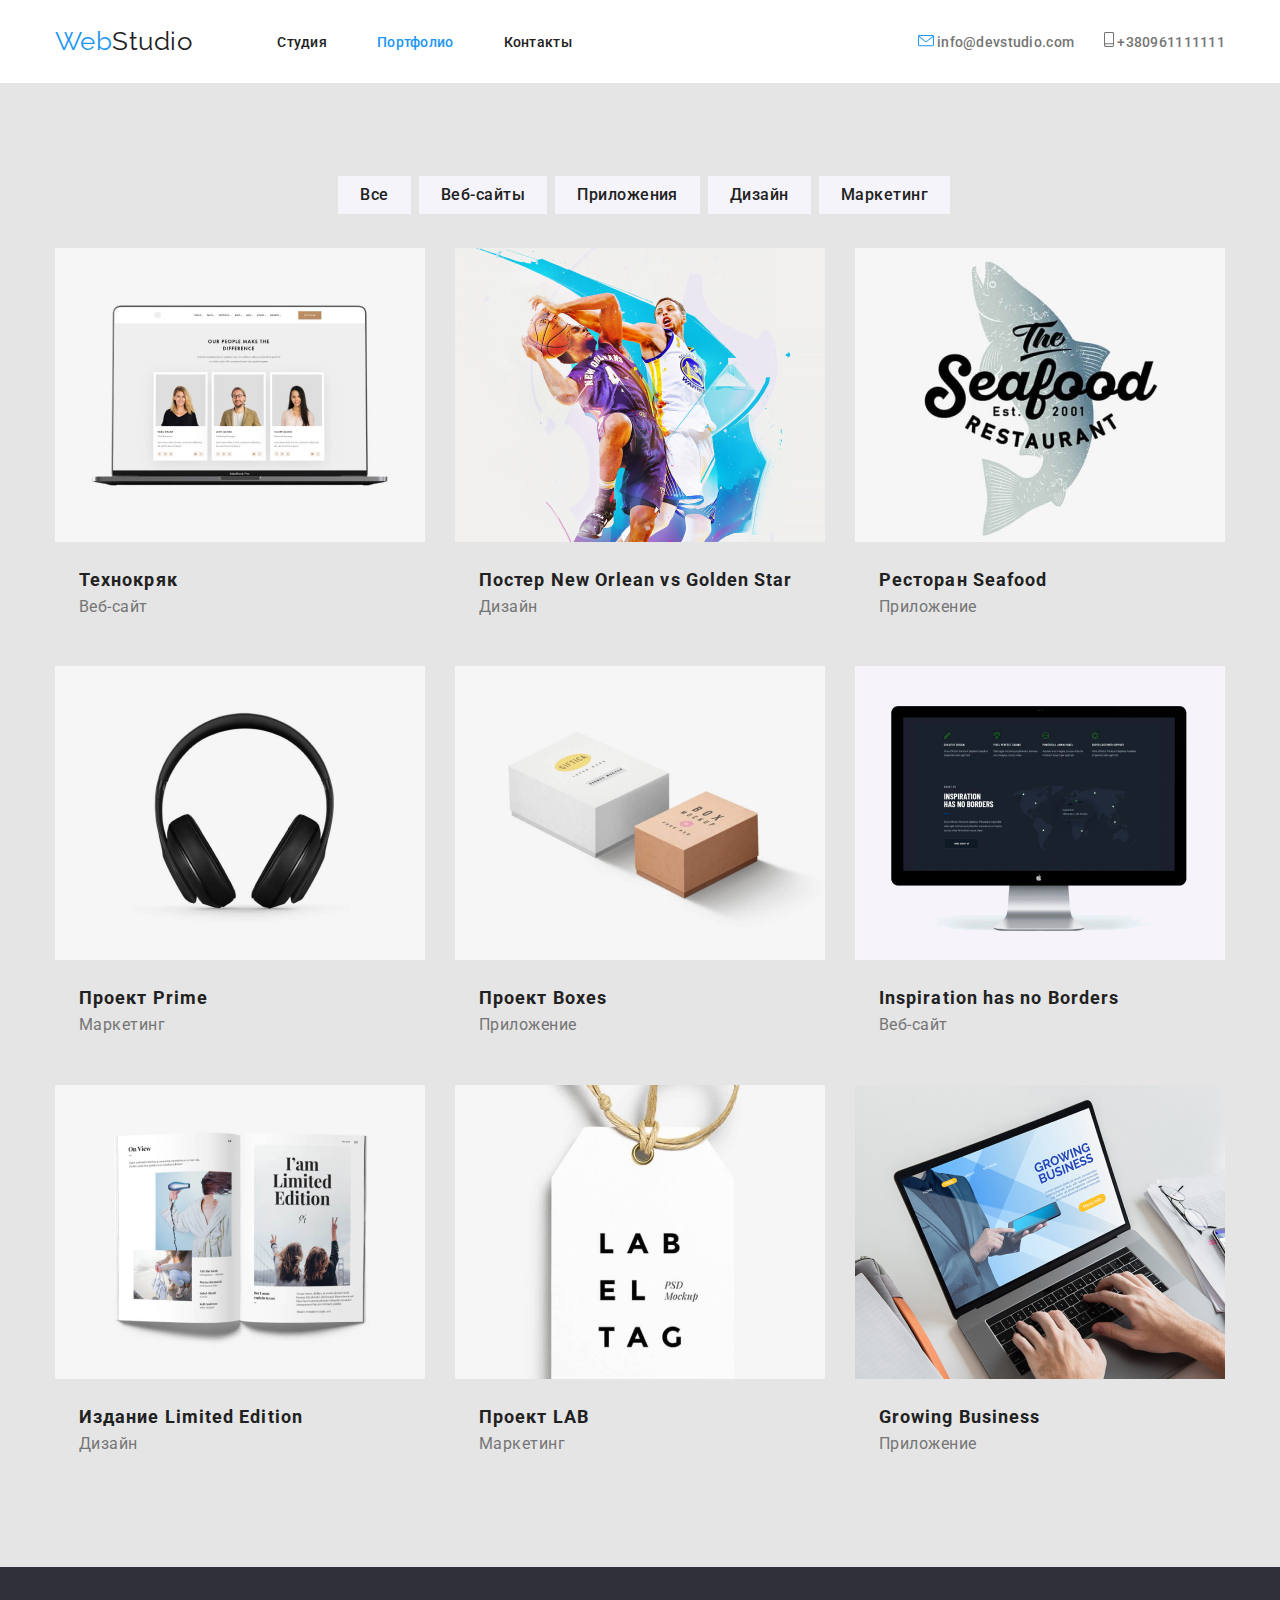
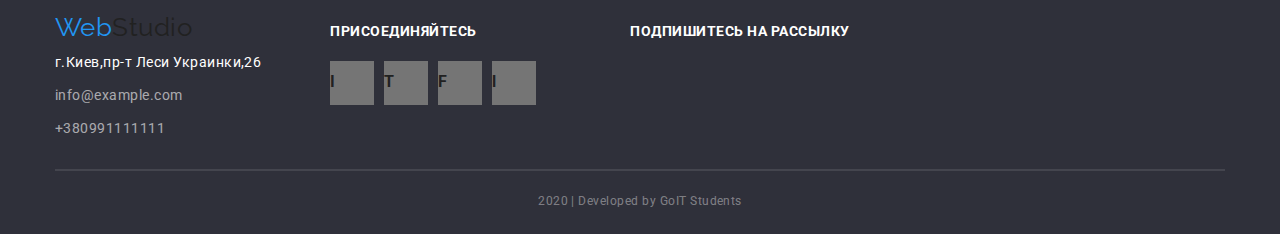
==== portfolio.html @ 072a7a34 "first-step" ====
<!DOCTYPE html>
<html lang="ru">
  <head>
    <meta charset="UTF-8" />
    <meta name="viewport" content="width=device-width, initial-scale=1.0" />
    <title>Document</title>
    <link
      href="https://fonts.googleapis.com/css2?family=Raleway:wght@700&family=Roboto:wght@400;500;700;900&display=swap"
      rel="stylesheet"
    />
    <link
      rel="stylesheet"
      href="https://cdnjs.cloudflare.com/ajax/libs/modern-normalize/0.6.0/modern-normalize.min.css"
    />
    <link rel="stylesheet" href="./css/styles.css" />
  </head>
  <body class="page">
    <!--header-->
    <header class="header-background">
      <nav class="container main-nav">
        <a href="./index.html" class="logo"
          ><span class="logo-second">Web</span>Studio
        </a>
        <ul class="site-nav list">
          <li class="item"><a href="./index.html" class="link">Студия</a></li>
          <li class="item">
            <a href="./portfolio.html" class="link current">Портфолио</a>
          </li>
          <li class="item"><a href="" class="link">Контакты</a></li>
        </ul>
        <ul class="auth-nav list">
          <li class="item">
            <a href="" class="info">
              <img src="./images/envelope(hover).svg" alt="конверт" />
              info@devstudio.com
            </a>
          </li>
          <li class="item">
            <a href="" class="info">
              <img src="./images/smartphone.svg" alt="телефон" />
              +380961111111
            </a>
          </li>
        </ul>
      </nav>
    </header>

    <!--Portfolio content-->
    <main>
      <div class="portfolio-background">
        <div class="portfolio-content container">
          <section class="">
            <h1 class="zerro">Портфолио</h1>
            <ul class="portfolio-nav list">
              <div class="portfolio-href">
                <li class="href-item"><a href="" class="option">Все</a></li>
                <li class="href-item">
                  <a href="" class="option">Веб-сайты</a>
                </li>
                <li class="href-item">
                  <a href="" class="option">Приложения</a>
                </li>
                <li class="href-item"><a href="" class="option">Дизайн</a></li>
                <li class="href-item">
                  <a href="" class="option">Маркетинг</a>
                </li>
              </div>
            </ul>
          </section>
          <section class="">
            <ul class="portfolio-class list">
              <li class="portfolio-element">
                <a href=""
                  ><img class="portfolio-img"
                    src="./imageportfolio/tehnokryak.jpg"
                    alt="Веб-сайт"
                    width="370"
                  />
                  <div class="portfolio-item">
                    <h2 class="menu">Технокряк</h2>
                    <p class="addition">Веб-сайт</p>
                  </div>
                  <p class="text-addition">
                    Технокряк это современная площадка распространения
                    коронавируса. Компании используют эту платформу для
                    цифрового шпионажа и атак на защищённые сервера конкурентов.
                  </p>
                </a>
              </li>
              <li class="portfolio-element">
                <a href=""></a>
                  <img class="portfolio-img"
                    src="./imageportfolio/poster.jpg"
                    alt="постер"
                    width="370"
                  />
                  <div class="portfolio-item">
                      <h2 class="menu">Постер New Orlean vs Golden Star</h2>
                      <p class="addition">Дизайн</p>
                  </div>
                  <p class="text-addition">
                    Технокряк это современная площадка распространения
                    коронавируса. Компании используют эту платформу для
                    цифрового шпионажа и атак на защищённые сервера конкурентов.
                  </p>
                </a>
              </li>
              <li class="portfolio-element">
                <a href=""
                  ><img class="portfolio-img"
                    src="./imageportfolio/restoran.jpg"
                    alt="ресторан"
                    width="370"
                  />
                  <div class="portfolio-item">
                    <h2 class="menu">Ресторан Seafood</h2>
                    <p class="addition">Приложение</p>
                  </div>
                  <p class="text-addition">
                    Технокряк это современная площадка распространения
                    коронавируса. Компании используют эту платформу для
                    цифрового шпионажа и атак на защищённые сервера конкурентов.
                  </p>
                </a>
              </li>
              <li class="portfolio-element">
                <a href=""
                  ><img class="portfolio-img"
                    src="./imageportfolio/prime.jpg"
                    alt="Маркетинг"
                    width="370"
                  />
                  <div class="portfolio-item">
                    <h2 class="menu">Проект Prime</h2>
                    <p class="addition">Маркетинг</p>
                  </div>
                  <p class="text-addition">
                    Технокряк это современная площадка распространения
                    коронавируса. Компании используют эту платформу для
                    цифрового шпионажа и атак на защищённые сервера конкурентов.
                  </p>
                </a>
              </li>
              <li class="portfolio-element">
                <a href=""
                  ><img class="portfolio-img"
                    src="./imageportfolio/box.jpg"
                    alt="приложение"
                    width="370"
                  />
                  <div class="portfolio-item">
                    <h2 class="menu">Проект Boxes</h2>
                    <p class="addition">Приложение</p>
                  </div>
                 
                  <p class="text-addition">
                    Технокряк это современная площадка распространения
                    коронавируса. Компании используют эту платформу для
                    цифрового шпионажа и атак на защищённые сервера конкурентов.
                  </p>
                </a>
              </li>
              <li class="portfolio-element">
                <a href=""
                  ><img class="portfolio-img"
                    src="./imageportfolio/borders.jpg"
                    alt="монитор"
                    width="370"
                  />
                  <div class="portfolio-item">
                    <h2 class="menu">Inspiration has no Borders</h2>
                    <p class="addition">Веб-сайт</p>
                  </div>
                  
                  <p class="text-addition">
                    Технокряк это современная площадка распространения
                    коронавируса. Компании используют эту платформу для
                    цифрового шпионажа и атак на защищённые сервера конкурентов.
                  </p>
                </a>
              </li>
              <li class="portfolio-element">
                <a href=""
                  ><img class="portfolio-img"
                    src="./imageportfolio/edition.jpg"
                    alt="издание"
                    width="370"
                  />
                  <div class="portfolio-item">
                    <h2 class="menu">Издание Limited Edition</h2>
                    <p class="addition">Дизайн</p>
                  </div>
                  
                  <p class="text-addition">
                    Технокряк это современная площадка распространения
                    коронавируса. Компании используют эту платформу для
                    цифрового шпионажа и атак на защищённые сервера конкурентов.
                  </p>
                </a>
              </li>
              <li class="portfolio-element">
                <a href=""
                  ><img class="portfolio-img"
                    src="./imageportfolio/lab.jpg"
                    alt="проект"
                    width="370"
                  />
                  <div class="portfolio-item">
                    <h2 class="menu">Проект LAB</h2>
                    <p class="addition">Маркетинг</p>
                  </div>
                  
                  <p class="text-addition">
                    Технокряк это современная площадка распространения
                    коронавируса. Компании используют эту платформу для
                    цифрового шпионажа и атак на защищённые сервера конкурентов.
                  </p>
                </a>
              </li>
              <li class="portfolio-element">
                <a href=""
                  ><img class="portfolio-img"
                    src="./imageportfolio/busines.jpg"
                    alt="бизнес"
                    width="370"
                  />
                  <div class="portfolio-item">
                    <h2 class="menu">Growing Business</h2>
                  <p class="addition">Приложение</p>
                  </div>
                  <p class="text-addition">
                    Технокряк это современная площадка распространения
                    коронавируса. Компании используют эту платформу для
                    цифрового шпионажа и атак на защищённые сервера конкурентов.
                  </p>
                </a>
              </li>
            </ul>
          </section>
        </div>
      </div>
    </main>
    <!--Footer-->
    <footer class="footer-bacground">
      <div class="container container-footer">
        <div class="footer">
          <div class="item-logo">
            <a href="./index.html" class="logo"
              ><span class="logo-second">Web</span>Studio
            </a>
            <div class="item-adres">
              <address>
                <p class="adres">г.Киев,пр-т Леси Украинки,26</p>
                <ul class="list adres-menu">
                  <li class="adres-pozitsiya">
                    <a href="" class="adres-info">info@example.com</a>
                  </li>
                  <li class="adres-pozitsiya">
                    <a href="" class="adres-info">+380991111111</a>
                  </li>
                </ul>
              </address>
            </div>
          </div>
          <div class="item-button">
            <b class="mailing">присоединяйтесь</b>
            <ul class="list buton-styl">
              <li class="button-item">
                <a href="" class="button">I</a>
              </li>
              <li class="button-item">
                <a href="" class="button">T</a>
              </li>
              <li class="button-item">
                <a href="" class="button">F</a>
              </li>
              <li class="button-item">
                <a href="" class="button">l</a>
              </li>
            </ul>
          </div>
          <div class="item-mailing">
            <b class="mailing">Подпишитесь на рассылку</b>
          </div>
        </div>
        <div class="border"></div>
        <p class="developed">2020 | Developed by GoIT Students</p>
      </div>
    </footer>
  </body>
</html>
---- css/styles.css ----
:root {
  --primary-text-color: #212121;
  --secondary-text-color: #757575;
  --background-color: #e5e5e5;
  --secondary-background-color: #f5f4fa;
  --whit-color: #ffffff;
  --accent-color: #2196f3;
  --footer-color: #2f303a;
}

html {
  box-sizing: border-box;
}

*,
*::before,
*::after {
  box-sizing: inherit;
}

a {
  text-decoration: none;
  font-style: normal;
  color: inherit;
  font-family: inherit;
}
h1,
h2,
h3,
h4 {
  margin: 0;
}
ul {
  margin: 0;
  padding: 0;
  list-style: 0;
}

p {
  margin: 0;
}

.page {
  margin: 0;
  padding: 0;
  color: var(--primary-text-color);
  background-color: var(--background-color);
  font-family: Roboto, sans-serif;
  letter-spacing: 0.03em;
}

.main-nav {
  display: flex;
  align-items: center;
}

/*Utilits*/
.container {
  margin-left: auto;
  margin-right: auto;
  width: 1200px;
  padding-left: 15px;
  padding-right: 15px;
}
.header-background {
  background-color: var(--whit-color);
}

.list {
  padding: 0;
  margin: 0;
  list-style: none;
  display: flex;
}
.double-section {
  padding-top: 94px;
  padding-bottom: 94px;
}

.logo {
  color: var(--primary-text-color);
  font-family: Raleway;
  font-style: normal;
  font-size: 26px;
  line-height: 1.2;
  font-family: Raleway;
}
.logo-second {
  color: var(--accent-color);
}
.logo:hover,
.logo-second:hover {
  color: var(--accent-color);
}

/*site-nav*/
.site-nav {
  margin-left: 85px;
  display: flex;
  margin-left: 85px;
  margin-top: 32px;
  margin-bottom: 32px;
  align-items: center;
}

.site-nav .link {
  padding-top: 32px;
  padding-bottom: 32px;
  color: var(--primary-text-color);
  font-family: Roboto;
  font-style: normal;
  font-weight: 500;
  font-size: 14px;
  line-height: 1.1;
  letter-spacing: 0.02em;
}
.site-nav .item + .item {
  margin-left: 50px;
}

.site-nav .link.current {
  color: var(--accent-color);
}

.site-nav .link:hover,
.site-nav .link:focus {
  color: var(--accent-color);
}
/*auth-nav*/
.auth-nav {
  margin-left: auto;
  display: flex;
  padding-bottom: 32px;
  padding-top: 32px;
  align-items: center;
}
.auth-nav .item + .item {
  margin-left: 30px;
}

.info {
  color: var(--secondary-text-color);
  font-family: Roboto;
  font-style: normal;
  font-weight: 500;
  font-size: 14px;
  line-height: 1.1;
  letter-spacing: 0.02em;
  text-decoration: none;
}
.info:hover,
.info:focus {
  color: var(--accent-color);
}
/*hero*/
.hero-background {
  align-items: center;
  text-align: center;
  padding-top: 200px;
  padding-bottom: 200px;
  background-color: grey;
}
.hero-title {
  margin-bottom: 30px;

  color: var(--whit-color);
  font-family: Roboto;
  font-style: normal;
  font-weight: 900;
  font-size: 44px;
  line-height: 1.4;

  letter-spacing: 0.06em;
  text-transform: uppercase;
}
.button-primary {
  padding: 10px 32px;
  display: inline-block;
  text-align: center;
  border-radius: 6px;

  color: var(--whit-color);
  background-color: var(--accent-color);
  border: 1px solid transparent;

  font-weight: bold;
  font-size: 16px;
  line-height: 1.8;
  text-decoration: none;
  letter-spacing: 0.06em;
}

/*section*/
.team-class {
  background-color: var(--secondary-background-color);
}
.section-title {
  margin-bottom: 50px;

  color: var(--primary-text-color);
  font-family: Roboto;
  font-style: normal;
  font-weight: bold;
  font-size: 36px;
  line-height: 1.1;
  text-align: center;
}

.our-boxinfo {
  margin-right: 30px;
}

.button-item:last-child {
  margin-right: 0;
}
.list-img {
  margin-right: 30px;
}
.section .text-title {
  padding-top: 27px;
  padding-bottom: 27px;
  color: var(--whit-color);
  font-family: Roboto;
  font-style: normal;
  font-weight: bold;
  font-size: 14px;
  line-height: 1.1;
  text-align: center;
  text-transform: uppercase;
}
.section .img-offer {
  display: block;
}

.team-list {
  margin-top: 30px;

  color: var(--primary-text-color);
  font-family: Roboto;
  font-style: normal;
  font-weight: 500;
  font-size: 16px;
  line-height: 1.1;
  text-align: center;
}
.section .work-list {
  margin-top: 10px;
  color: var(--secondary-text-color);
  font-family: Roboto;
  font-style: normal;
  font-weight: normal;
  font-size: 16px;
  line-height: 1.1;
  text-align: center;
}

/*ameil*/

.email-list {
  margin-top: 16px;
  margin-left: 32px;
  margin-bottom: 24px;
}

.email:hover,
.email:focus {
  color: var(--accent-color);
}
/*feature*/
.feature-list {
  display: flex;
  flex-wrap: wrap;
}
.feature-list .item {
  width: 270px;
  margin-right: 30px;
}
.feature-list .item:last-child {
  margin-right: 0;
}

.feature-list .title {
  margin-top: 30px;
  margin-bottom: 10px;

  color: var(--primary-text-color);
  font-family: Roboto;
  font-style: normal;
  font-weight: bold;
  font-size: 14px;
  line-height: 1.1;
  text-transform: uppercase;
}
.feature-list .text {
  color: var(--secondary-text-color);
  font-family: Roboto;
  font-style: normal;
  font-weight: normal;
  font-size: 14px;
  line-height: 1.7;
}

.feature-images {
  display: block;
  padding: 25px 100px;
  background-color: var(--secondary-background-color);
}
/*customers-img*/
.client-logo {
  margin-right: 30px;
}
.href-logo {
  display: block;
}

.section .img-hover:hover {
  color: var(--accent-color);
}
.button {
  width: 44px;
  height: 44px;
  color: var(--primary-text-color);
  background-color: var(--secondary-text-color);
  font-family: Roboto;
  font-style: normal;
  font-weight: bold;
  font-size: 16px;
  line-height: 1.8;
  display: flex;
  align-items: center;
  text-align: center;
  letter-spacing: 0.06em;
}
.button-item {
  margin-right: 10px;
}

.button:hover,
.button:focus {
  color: var(--whit-color);
  background-color: var(--accent-color);
}
.adres {
  color: var(--whit-color);
  font-family: Roboto;
  font-style: normal;
  font-weight: normal;
  font-size: 14px;
  line-height: 1.7;
}
.adres-info {
  color: rgba(255, 255, 255, 0.6);
  font-family: Roboto;
  font-style: normal;
  font-weight: normal;
  font-size: 14px;
  line-height: 1.7;
}
.adres-menu {
  display: block;
}

.adres-info:hover,
.adres-info:focus {
  color: var(--accent-color);
}

/*footer*/
.footer-bacground {
  background-color: #2f303a;
}
.footer {
  padding-top: 45px;
  padding-bottom: 28px;
  display: flex;
  align-items: baseline;
  justify-content: space-between;
}
.item-logo {
  margin-right: 69px;
}
.item-button {
  margin-right: 94px;
}
.item-mailing {
  margin-right: auto;
}
.item-adres {
  margin-top: 8px;
}

.adres-pozitsiya {
  margin-top: 9px;
}

.buton-styl {
  margin-top: 20px;
}

.developed {
  margin-top: 18px;
  color: rgba(255, 255, 255, 0.4);
  font-family: Roboto;
  font-style: normal;
  font-weight: normal;
  font-size: 12px;
  line-height: 2;
  text-align: center;
}
.border {
  border: 1px solid rgba(255, 255, 255, 0.1);
}
.container-footer {
  padding-bottom: 21px;
}
/*portfolio-nav*/
.portfolio-background {
  padding-top: 93px;
  padding-bottom: 94px;
}
.portfolio-content {
}
.portfolio-item {
  padding: 20px 24px;
}
.zerro {
  display: none;
  text-align: center;
}
.portfolio-nav .portfolio-href {
  display: flex;
  margin-bottom: 34px;
  margin-left: auto;
  margin-right: auto;
}
.href-item {
  display: flex;
  margin-left: 8px;
}
.portfolio-img {
  display: block;
}

.portfolio-nav .option {
  color: var(--primary-text-color);
  font-family: Roboto;
  font-style: normal;
  font-weight: 500;
  font-size: 16px;
  line-height: 1.6;
  text-align: center;
}

.portfolio-class {
  display: flex;
  flex-wrap: wrap;
}

.portfolio-element {
  width: 370px;
  margin-right: 30px;
  margin-bottom: 30px;
}
.portfolio-element:nth-child(3n) {
  margin-right: 0;
}
.portfolio-element:nth-last-child(-n + 3) {
  margin-bottom: 0;
}
.option {
  min-width: 73px;
  padding: 6px 22px;
  display: inline;
  background-color: var(--secondary-background-color);
}
.addition {
  color: var(--secondary-text-color);
  font-family: Roboto;
  font-style: normal;
  font-weight: normal;
  font-size: 16px;
  line-height: 1, 8;
}
.menu {
  color: var(--primary-text-color);
  font-family: Roboto;
  font-style: normal;
  font-weight: bold;
  font-size: 18px;
  line-height: 2;
  letter-spacing: 0.06em;
}

.option:hover,
.option:focus {
  color: var(--whit-color);
  background-color: var(--accent-color);
}
/*option-list*/

.text-addition {
  display: none;
  color: var(--whit-color);
  font-family: Roboto;
  font-style: normal;
  font-weight: normal;
  font-size: 18px;
  line-height: 1.5;
}
.mailing {
  color: var(--whit-color);
  font-family: Roboto;
  font-style: normal;
  font-weight: bold;
  font-size: 14px;
  line-height: 1.1;
  text-transform: uppercase;
}
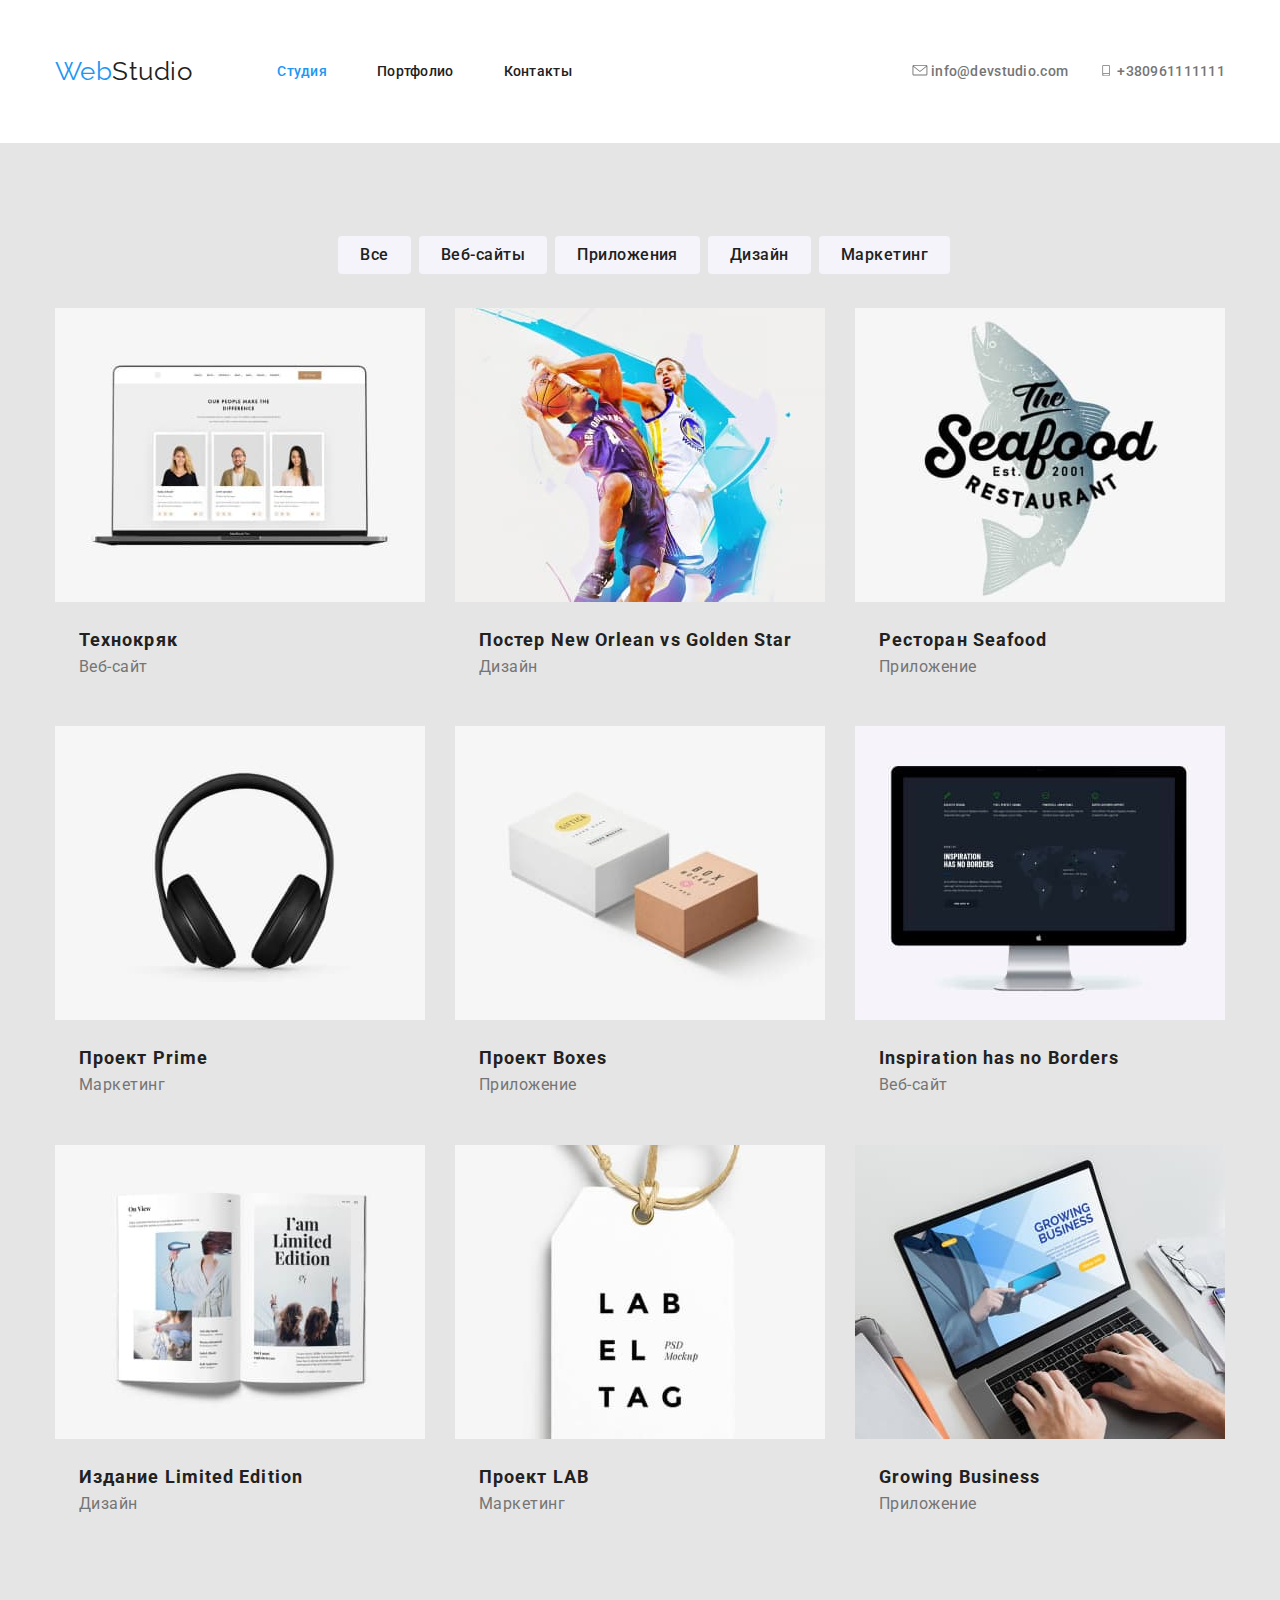
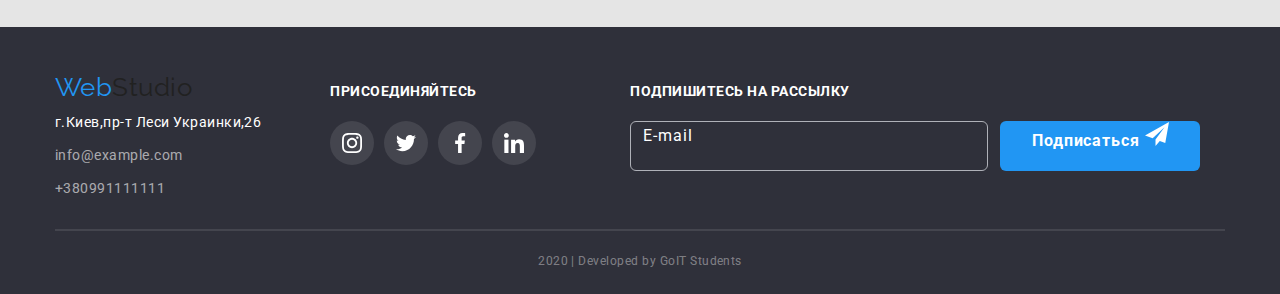
==== commit 3bc42db1: "финиш" ====
--- a/portfolio.html
+++ b/portfolio.html
@@ -17,32 +17,39 @@
   <body class="page">
     <!--header-->
     <header class="header-background">
-      <nav class="container main-nav">
-        <a href="./index.html" class="logo"
-          ><span class="logo-second">Web</span>Studio
-        </a>
-        <ul class="site-nav list">
-          <li class="item"><a href="./index.html" class="link">Студия</a></li>
-          <li class="item">
-            <a href="./portfolio.html" class="link current">Портфолио</a>
-          </li>
-          <li class="item"><a href="" class="link">Контакты</a></li>
-        </ul>
-        <ul class="auth-nav list">
-          <li class="item">
-            <a href="" class="info">
-              <img src="./images/envelope(hover).svg" alt="конверт" />
-              info@devstudio.com
-            </a>
-          </li>
-          <li class="item">
-            <a href="" class="info">
-              <img src="./images/smartphone.svg" alt="телефон" />
-              +380961111111
-            </a>
-          </li>
-        </ul>
-      </nav>
+      <div class="container">
+        <nav class="main-nav">
+          <a href="./index.html" class="logo"><span class="logo-second">Web</span>Studio
+          </a>
+          <ul class="site-nav list">
+            <li class="item">
+              <a href="./index.html" class="link current">Студия</a>
+            </li>
+            <li class="item">
+              <a href="./portfolio.html" class="link">Портфолио</a>
+            </li>
+            <li class="item"><a href="" class="link">Контакты</a></li>
+          </ul>
+          <ul class="auth-nav list">
+            <li class="item">
+              <a href="" class="info">
+                <svg class="info-href" width="16" height="11.2">
+                  <use href="./images/symbol-defs.svg#icon-envelopehover"></use>
+                </svg>
+                info@devstudio.com
+              </a>
+            </li>
+            <li class="item">
+              <a href="" class="info">
+                <svg class="info-href" width="16" height="11.2">
+                  <use href="./images/symbol-defs.svg#icon-smartphone"></use>
+                </svg>
+                +380961111111
+              </a>
+            </li>
+          </ul>
+        </nav>
+      </div>
     </header>
 
     <!--Portfolio content-->
@@ -245,8 +252,7 @@
       <div class="container container-footer">
         <div class="footer">
           <div class="item-logo">
-            <a href="./index.html" class="logo"
-              ><span class="logo-second">Web</span>Studio
+            <a href="./index.html" class="logo"><span class="logo-second">Web</span>Studio
             </a>
             <div class="item-adres">
               <address>
@@ -266,21 +272,51 @@
             <b class="mailing">присоединяйтесь</b>
             <ul class="list buton-styl">
               <li class="button-item">
-                <a href="" class="button">I</a>
+                <a href="" class="button button-second">
+                  <svg class="button-instagram footer-instagram" width="20px" height="20px">
+                    <use href="./images/symbol-defs.svg#icon-instagram"></use>
+                  </svg>
+                </a>
               </li>
               <li class="button-item">
-                <a href="" class="button">T</a>
+                <a href="" class="button button-second">
+                  <svg class="button-twitter footer-twitter" width="20px" height="20px">
+                    <use href="./images/symbol-defs.svg#icon-twitter"></use>
+                  </svg>
+                </a>
               </li>
               <li class="button-item">
-                <a href="" class="button">F</a>
+                <a href="" class="button button-second">
+                  <svg class="button-facebook footer-facebook" width="20px" height="20px">
+                    <use href="./images/symbol-defs.svg#icon-facebook"></use>
+                  </svg>
+                </a>
               </li>
               <li class="button-item">
-                <a href="" class="button">l</a>
+                <a href="" class="button button-second">
+                  <svg class="button-linkedin footer-linkedin" width="20px" height="20px">
+                    <use href="./images/symbol-defs.svg#icon-linkedin"></use>
+                  </svg>
+                </a>
               </li>
             </ul>
           </div>
           <div class="item-mailing">
             <b class="mailing">Подпишитесь на рассылку</b>
+            <ul class="list">
+              <li class="button-style">
+                <a href="" class="button-info">E-mail
+    
+                </a>
+              </li>
+              <li>
+                <a href="" class="button-prim">Подписаться
+                  <svg class="info-prim" width="24" height="24">
+                    <use href="./images/symbol-defs.svg#icon-icon-send"></use>
+                  </svg>
+                </a>
+              </li>
+            </ul>
           </div>
         </div>
         <div class="border"></div>
--- a/css/styles.css
+++ b/css/styles.css
@@ -6,6 +6,7 @@
   --whit-color: #ffffff;
   --accent-color: #2196f3;
   --footer-color: #2f303a;
+  --button-color: #afb1b8;
 }
 
 html {
@@ -19,11 +20,13 @@
 }
 
 a {
+  display: block;
   text-decoration: none;
   font-style: normal;
   color: inherit;
   font-family: inherit;
 }
+
 h1,
 h2,
 h3,
@@ -148,17 +151,40 @@
   letter-spacing: 0.02em;
   text-decoration: none;
 }
+
+.info-href {
+  fill: var(--secondary-text-color);
+}
 .info:hover,
 .info:focus {
   color: var(--accent-color);
 }
+.info:hover .info-href,
+.info:focus .info-href {
+  fill: var(--accent-color);
+}
+
 /*hero*/
+.overlay {
+  max-width: 1600px;
+  height: 600px;
+  margin-left: auto;
+  margin-right: auto;
+  background-image: linear-gradient(
+      to right,
+      rgba(47, 48, 58, 0.8),
+      rgb(47, 48, 58, 0.8)
+    ),
+    url(../images/Header.jpg);
+  background-repeat: no-repeat;
+  background-position: center;
+  background-size: cover;
+}
 .hero-background {
   align-items: center;
   text-align: center;
   padding-top: 200px;
   padding-bottom: 200px;
-  background-color: grey;
 }
 .hero-title {
   margin-bottom: 30px;
@@ -208,6 +234,9 @@
 
 .our-boxinfo {
   margin-right: 30px;
+  box-shadow: 0px 2px 1px rgba(0, 0, 0, 0.2), 0px 1px 1px rgba(0, 0, 0, 0.14),
+    0px 1px 3px rgba(0, 0, 0, 0.12);
+  border-radius: 4px;
 }
 
 .button-item:last-child {
@@ -243,7 +272,8 @@
   line-height: 1.1;
   text-align: center;
 }
-.section .work-list {
+
+.work-list {
   margin-top: 10px;
   color: var(--secondary-text-color);
   font-family: Roboto;
@@ -253,7 +283,6 @@
   line-height: 1.1;
   text-align: center;
 }
-
 /*ameil*/
 
 .email-list {
@@ -304,23 +333,43 @@
   display: block;
   padding: 25px 100px;
   background-color: var(--secondary-background-color);
+  border-radius: 4px;
 }
 /*customers-img*/
 .client-logo {
   margin-right: 30px;
 }
 .href-logo {
+  background: #ffffff;
+  border: 1px solid #afb1b8;
+  border-radius: 4px;
   display: block;
 }
 
+.href-logo:hover,
+.href-logo:focus {
+  border: 1px solid var(--accent-color);
+}
+
+.href-logo:hover .button-client,
+.href-logo:focus .button-client {
+  fill: var(--accent-color);
+  border: var(--accent-color);
+}
+.button-client {
+  fill: #afb1b8;
+}
 .section .img-hover:hover {
   color: var(--accent-color);
 }
 .button {
   width: 44px;
   height: 44px;
-  color: var(--primary-text-color);
-  background-color: var(--secondary-text-color);
+  border-radius: 50%;
+  justify-content: center;
+
+  color: var(--primary-text-color);
+
   font-family: Roboto;
   font-style: normal;
   font-weight: bold;
@@ -334,12 +383,38 @@
 .button-item {
   margin-right: 10px;
 }
-
+.button-instagram,
+.button-twitter,
+.button-facebook,
+.button-linkedin {
+  fill: var(--button-color);
+}
 .button:hover,
 .button:focus {
-  color: var(--whit-color);
   background-color: var(--accent-color);
 }
+.button:hover .button-instagram,
+.button:focus .button-instagram,
+.button:hover .button-twitter,
+.button:focus .button-twitter,
+.button:hover .button-facebook,
+.button:focus .button-facebook,
+.button:hover .button-linkedin,
+.button:focus .button-linkedin {
+  fill: var(--whit-color);
+}
+
+.footer-instagram,
+.footer-twitter,
+.footer-facebook,
+.footer-linkedin {
+  fill: var(--whit-color);
+}
+
+.button-second {
+  background-color: rgba(255, 255, 255, 0.1);
+}
+
 .adres {
   color: var(--whit-color);
   font-family: Roboto;
@@ -412,6 +487,46 @@
 }
 .container-footer {
   padding-bottom: 21px;
+}
+.button-style {
+}
+.button-info {
+  width: 358px;
+  height: 50px;
+  margin-top: 20px;
+  padding-left: 12px;
+  display: inline-block;
+  border-radius: 6px;
+
+  color: var(--whit-color);
+  background-color: var(--footer-color);
+  border: 1px solid #afb1b8;
+  font-weight: normal;
+  font-size: 16px;
+  line-height: 1.8;
+  text-decoration: none;
+  letter-spacing: 0.06em;
+}
+.button-prim {
+  width: 200px;
+  height: 50px;
+  margin-top: 20px;
+  margin-left: 12px;
+  display: inline-block;
+  text-align: center;
+  border-radius: 6px;
+
+  color: var(--whit-color);
+  background-color: var(--accent-color);
+  border: 1px solid transparent;
+
+  font-weight: bold;
+  font-size: 16px;
+  line-height: 1.8;
+  text-decoration: none;
+  letter-spacing: 0.06em;
+}
+.info-prim {
 }
 /*portfolio-nav*/
 .portfolio-background {
@@ -449,6 +564,7 @@
   font-size: 16px;
   line-height: 1.6;
   text-align: center;
+  border-radius: 4px;
 }
 
 .portfolio-class {
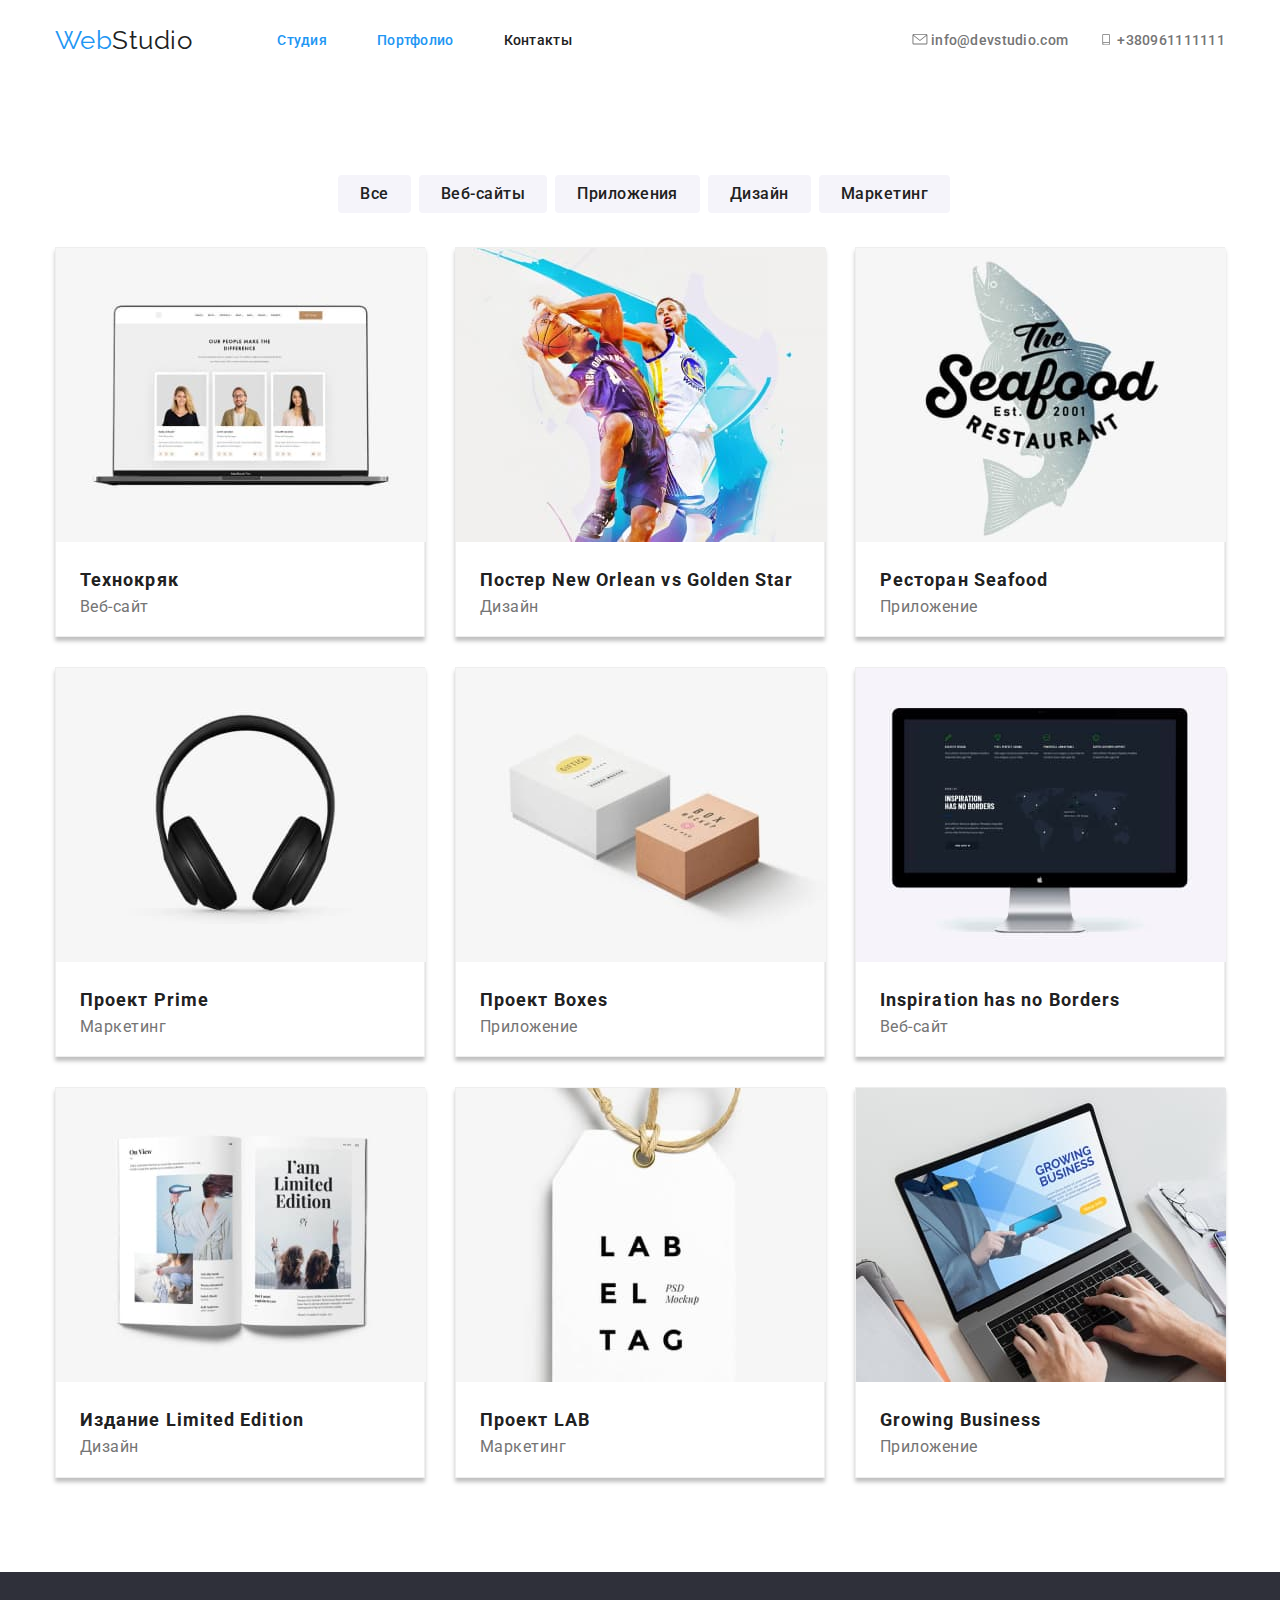
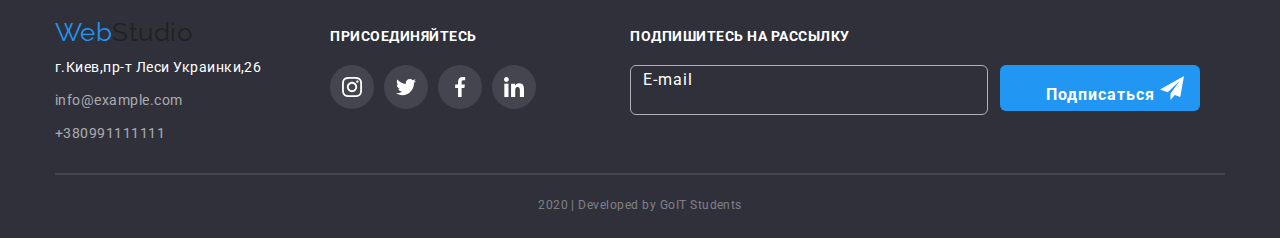
==== commit dbbbd685: "resub" ====
--- a/portfolio.html
+++ b/portfolio.html
@@ -19,14 +19,15 @@
     <header class="header-background">
       <div class="container">
         <nav class="main-nav">
-          <a href="./index.html" class="logo"><span class="logo-second">Web</span>Studio
+          <a href="./index.html" class="logo"
+            ><span class="logo-second">Web</span>Studio
           </a>
           <ul class="site-nav list">
             <li class="item">
               <a href="./index.html" class="link current">Студия</a>
             </li>
             <li class="item">
-              <a href="./portfolio.html" class="link">Портфолио</a>
+              <a href="./portfolio.html" class="link current">Портфолио</a>
             </li>
             <li class="item"><a href="" class="link">Контакты</a></li>
           </ul>
@@ -67,7 +68,9 @@
                 <li class="href-item">
                   <a href="" class="option">Приложения</a>
                 </li>
-                <li class="href-item"><a href="" class="option">Дизайн</a></li>
+                <li class="href-item">
+                  <a href="" class="option">Дизайн</a>
+                </li>
                 <li class="href-item">
                   <a href="" class="option">Маркетинг</a>
                 </li>
@@ -78,7 +81,8 @@
             <ul class="portfolio-class list">
               <li class="portfolio-element">
                 <a href=""
-                  ><img class="portfolio-img"
+                  ><img
+                    class="portfolio-img"
                     src="./imageportfolio/tehnokryak.jpg"
                     alt="Веб-сайт"
                     width="370"
@@ -95,26 +99,28 @@
                 </a>
               </li>
               <li class="portfolio-element">
-                <a href=""></a>
-                  <img class="portfolio-img"
+                <a href="">
+                  <img
+                    class="portfolio-img"
                     src="./imageportfolio/poster.jpg"
                     alt="постер"
                     width="370"
                   />
                   <div class="portfolio-item">
-                      <h2 class="menu">Постер New Orlean vs Golden Star</h2>
-                      <p class="addition">Дизайн</p>
-                  </div>
-                  <p class="text-addition">
-                    Технокряк это современная площадка распространения
-                    коронавируса. Компании используют эту платформу для
-                    цифрового шпионажа и атак на защищённые сервера конкурентов.
-                  </p>
-                </a>
-              </li>
-              <li class="portfolio-element">
-                <a href=""
-                  ><img class="portfolio-img"
+                    <h2 class="menu">Постер New Orlean vs Golden Star</h2>
+                    <p class="addition">Дизайн</p>
+                  </div>
+                  <p class="text-addition">
+                    Технокряк это современная площадка распространения
+                    коронавируса. Компании используют эту платформу для
+                    цифрового шпионажа и атак на защищённые сервера конкурентов.
+                  </p>
+                </a>
+              </li>
+              <li class="portfolio-element">
+                <a href=""
+                  ><img
+                    class="portfolio-img"
                     src="./imageportfolio/restoran.jpg"
                     alt="ресторан"
                     width="370"
@@ -132,7 +138,8 @@
               </li>
               <li class="portfolio-element">
                 <a href=""
-                  ><img class="portfolio-img"
+                  ><img
+                    class="portfolio-img"
                     src="./imageportfolio/prime.jpg"
                     alt="Маркетинг"
                     width="370"
@@ -150,7 +157,8 @@
               </li>
               <li class="portfolio-element">
                 <a href=""
-                  ><img class="portfolio-img"
+                  ><img
+                    class="portfolio-img"
                     src="./imageportfolio/box.jpg"
                     alt="приложение"
                     width="370"
@@ -159,17 +167,18 @@
                     <h2 class="menu">Проект Boxes</h2>
                     <p class="addition">Приложение</p>
                   </div>
-                 
-                  <p class="text-addition">
-                    Технокряк это современная площадка распространения
-                    коронавируса. Компании используют эту платформу для
-                    цифрового шпионажа и атак на защищённые сервера конкурентов.
-                  </p>
-                </a>
-              </li>
-              <li class="portfolio-element">
-                <a href=""
-                  ><img class="portfolio-img"
+
+                  <p class="text-addition">
+                    Технокряк это современная площадка распространения
+                    коронавируса. Компании используют эту платформу для
+                    цифрового шпионажа и атак на защищённые сервера конкурентов.
+                  </p>
+                </a>
+              </li>
+              <li class="portfolio-element">
+                <a href=""
+                  ><img
+                    class="portfolio-img"
                     src="./imageportfolio/borders.jpg"
                     alt="монитор"
                     width="370"
@@ -178,17 +187,18 @@
                     <h2 class="menu">Inspiration has no Borders</h2>
                     <p class="addition">Веб-сайт</p>
                   </div>
-                  
-                  <p class="text-addition">
-                    Технокряк это современная площадка распространения
-                    коронавируса. Компании используют эту платформу для
-                    цифрового шпионажа и атак на защищённые сервера конкурентов.
-                  </p>
-                </a>
-              </li>
-              <li class="portfolio-element">
-                <a href=""
-                  ><img class="portfolio-img"
+
+                  <p class="text-addition">
+                    Технокряк это современная площадка распространения
+                    коронавируса. Компании используют эту платформу для
+                    цифрового шпионажа и атак на защищённые сервера конкурентов.
+                  </p>
+                </a>
+              </li>
+              <li class="portfolio-element">
+                <a href=""
+                  ><img
+                    class="portfolio-img"
                     src="./imageportfolio/edition.jpg"
                     alt="издание"
                     width="370"
@@ -197,17 +207,18 @@
                     <h2 class="menu">Издание Limited Edition</h2>
                     <p class="addition">Дизайн</p>
                   </div>
-                  
-                  <p class="text-addition">
-                    Технокряк это современная площадка распространения
-                    коронавируса. Компании используют эту платформу для
-                    цифрового шпионажа и атак на защищённые сервера конкурентов.
-                  </p>
-                </a>
-              </li>
-              <li class="portfolio-element">
-                <a href=""
-                  ><img class="portfolio-img"
+
+                  <p class="text-addition">
+                    Технокряк это современная площадка распространения
+                    коронавируса. Компании используют эту платформу для
+                    цифрового шпионажа и атак на защищённые сервера конкурентов.
+                  </p>
+                </a>
+              </li>
+              <li class="portfolio-element">
+                <a href=""
+                  ><img
+                    class="portfolio-img"
                     src="./imageportfolio/lab.jpg"
                     alt="проект"
                     width="370"
@@ -216,24 +227,25 @@
                     <h2 class="menu">Проект LAB</h2>
                     <p class="addition">Маркетинг</p>
                   </div>
-                  
-                  <p class="text-addition">
-                    Технокряк это современная площадка распространения
-                    коронавируса. Компании используют эту платформу для
-                    цифрового шпионажа и атак на защищённые сервера конкурентов.
-                  </p>
-                </a>
-              </li>
-              <li class="portfolio-element">
-                <a href=""
-                  ><img class="portfolio-img"
+
+                  <p class="text-addition">
+                    Технокряк это современная площадка распространения
+                    коронавируса. Компании используют эту платформу для
+                    цифрового шпионажа и атак на защищённые сервера конкурентов.
+                  </p>
+                </a>
+              </li>
+              <li class="portfolio-element">
+                <a href=""
+                  ><img
+                    class="portfolio-img"
                     src="./imageportfolio/busines.jpg"
                     alt="бизнес"
                     width="370"
                   />
                   <div class="portfolio-item">
                     <h2 class="menu">Growing Business</h2>
-                  <p class="addition">Приложение</p>
+                    <p class="addition">Приложение</p>
                   </div>
                   <p class="text-addition">
                     Технокряк это современная площадка распространения
@@ -252,7 +264,8 @@
       <div class="container container-footer">
         <div class="footer">
           <div class="item-logo">
-            <a href="./index.html" class="logo"><span class="logo-second">Web</span>Studio
+            <a href="./index.html" class="logo"
+              ><span class="logo-second">Web</span>Studio
             </a>
             <div class="item-adres">
               <address>
@@ -273,28 +286,44 @@
             <ul class="list buton-styl">
               <li class="button-item">
                 <a href="" class="button button-second">
-                  <svg class="button-instagram footer-instagram" width="20px" height="20px">
+                  <svg
+                    class="button-instagram footer-instagram"
+                    width="20px"
+                    height="20px"
+                  >
                     <use href="./images/symbol-defs.svg#icon-instagram"></use>
                   </svg>
                 </a>
               </li>
               <li class="button-item">
                 <a href="" class="button button-second">
-                  <svg class="button-twitter footer-twitter" width="20px" height="20px">
+                  <svg
+                    class="button-twitter footer-twitter"
+                    width="20px"
+                    height="20px"
+                  >
                     <use href="./images/symbol-defs.svg#icon-twitter"></use>
                   </svg>
                 </a>
               </li>
               <li class="button-item">
                 <a href="" class="button button-second">
-                  <svg class="button-facebook footer-facebook" width="20px" height="20px">
+                  <svg
+                    class="button-facebook footer-facebook"
+                    width="20px"
+                    height="20px"
+                  >
                     <use href="./images/symbol-defs.svg#icon-facebook"></use>
                   </svg>
                 </a>
               </li>
               <li class="button-item">
                 <a href="" class="button button-second">
-                  <svg class="button-linkedin footer-linkedin" width="20px" height="20px">
+                  <svg
+                    class="button-linkedin footer-linkedin"
+                    width="20px"
+                    height="20px"
+                  >
                     <use href="./images/symbol-defs.svg#icon-linkedin"></use>
                   </svg>
                 </a>
@@ -305,12 +334,11 @@
             <b class="mailing">Подпишитесь на рассылку</b>
             <ul class="list">
               <li class="button-style">
-                <a href="" class="button-info">E-mail
-    
-                </a>
+                <a href="" class="button-info">E-mail </a>
               </li>
               <li>
-                <a href="" class="button-prim">Подписаться
+                <a href="" class="button-prim"
+                  >Подписаться
                   <svg class="info-prim" width="24" height="24">
                     <use href="./images/symbol-defs.svg#icon-icon-send"></use>
                   </svg>
--- a/css/styles.css
+++ b/css/styles.css
@@ -47,7 +47,7 @@
   margin: 0;
   padding: 0;
   color: var(--primary-text-color);
-  background-color: var(--background-color);
+  background-color: var(--whit-color);
   font-family: Roboto, sans-serif;
   letter-spacing: 0.03em;
 }
@@ -98,11 +98,10 @@
 
 /*site-nav*/
 .site-nav {
+  display: flex;
   margin-left: 85px;
-  display: flex;
-  margin-left: 85px;
-  margin-top: 32px;
-  margin-bottom: 32px;
+  margin-top: 1.35px;
+  margin-bottom: 1.35px;
   align-items: center;
 }
 
@@ -509,9 +508,10 @@
 }
 .button-prim {
   width: 200px;
-  height: 50px;
   margin-top: 20px;
   margin-left: 12px;
+  padding-top: 10px;
+  padding-left: 29px;
   display: inline-block;
   text-align: center;
   border-radius: 6px;
@@ -576,6 +576,8 @@
   width: 370px;
   margin-right: 30px;
   margin-bottom: 30px;
+  border: 1px solid #eeeeee;
+  box-shadow: 0px 4px 4px rgba(0, 0, 0, 0.25);
 }
 .portfolio-element:nth-child(3n) {
   margin-right: 0;
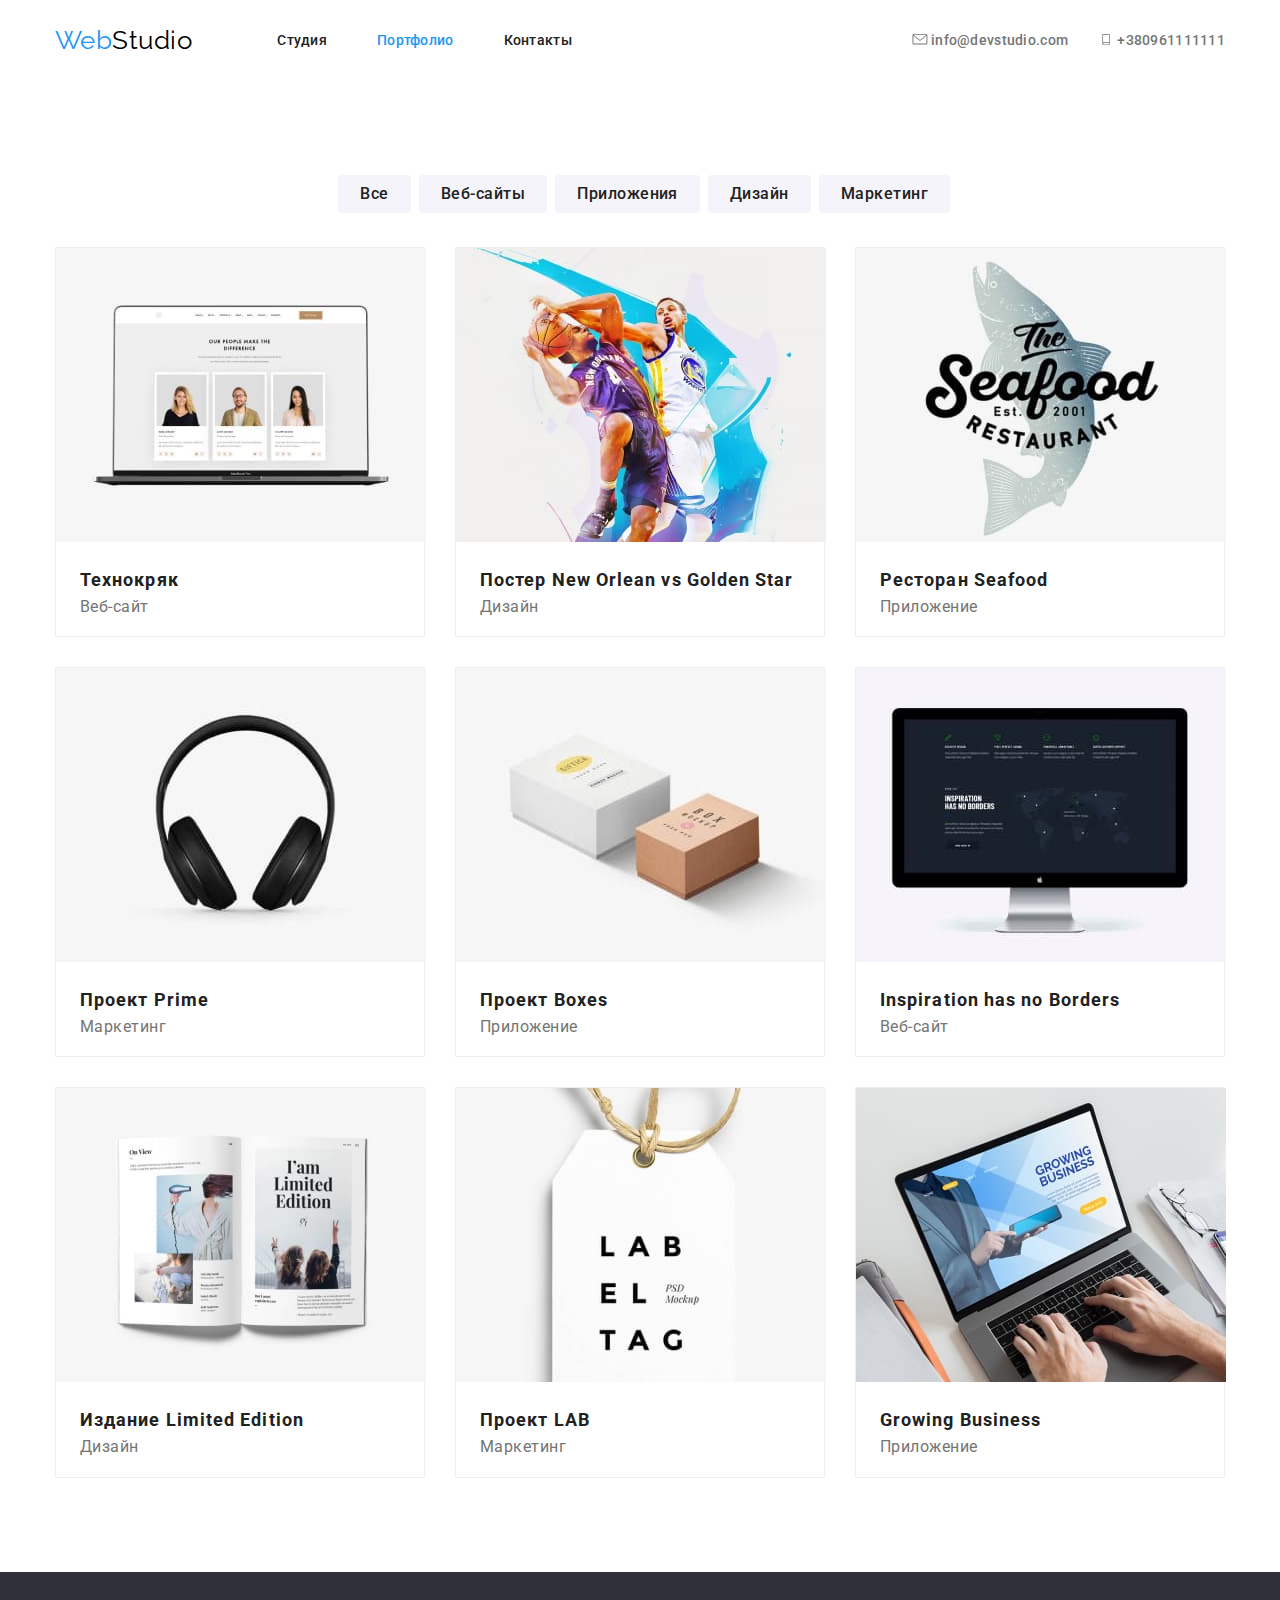
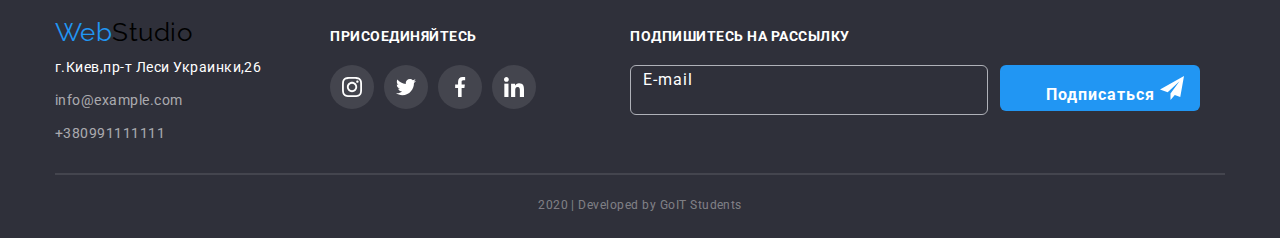
==== commit 1d542892: "ховер -фокус" ====
--- a/portfolio.html
+++ b/portfolio.html
@@ -24,7 +24,7 @@
           </a>
           <ul class="site-nav list">
             <li class="item">
-              <a href="./index.html" class="link current">Студия</a>
+              <a href="./index.html" class="link">Студия</a>
             </li>
             <li class="item">
               <a href="./portfolio.html" class="link current">Портфолио</a>
--- a/css/styles.css
+++ b/css/styles.css
@@ -81,7 +81,7 @@
 }
 
 .logo {
-  color: var(--primary-text-color);
+  color: #000000;
   font-family: Raleway;
   font-style: normal;
   font-size: 26px;
@@ -577,6 +577,8 @@
   margin-right: 30px;
   margin-bottom: 30px;
   border: 1px solid #eeeeee;
+}
+.portfolio-element:hover {
   box-shadow: 0px 4px 4px rgba(0, 0, 0, 0.25);
 }
 .portfolio-element:nth-child(3n) {
